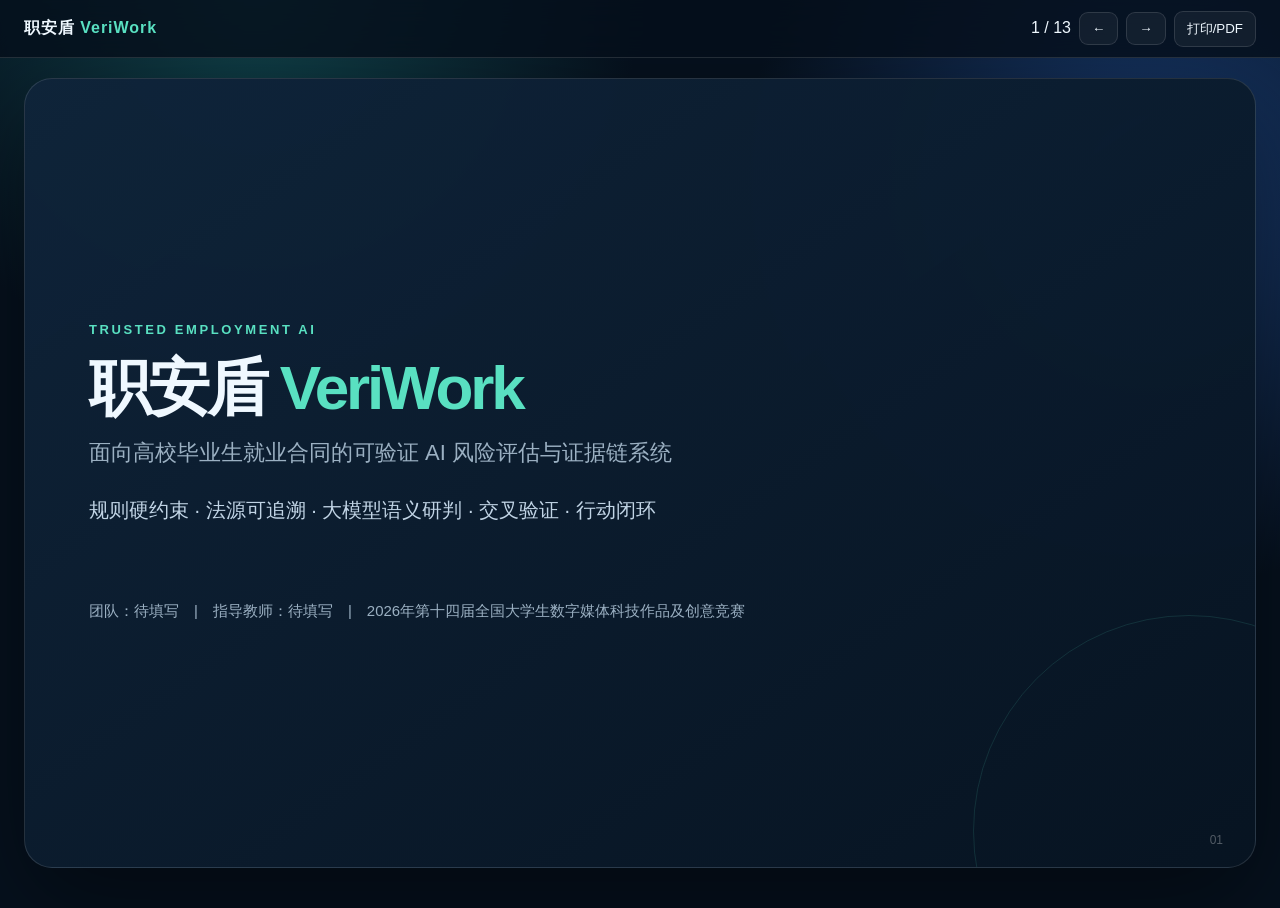
==== presentation.html @ 1a854844 "Initial VeriWork competition release" ====
<!doctype html>
<html lang="zh-CN">
<head>
  <meta charset="utf-8">
  <meta name="viewport" content="width=device-width, initial-scale=1">
  <title>职安盾 VeriWork · 答辩演示</title>
  <style>
    :root { --bg:#06111e; --panel:#0d2034; --text:#eff8ff; --muted:#9bb0c2; --teal:#59e0c1; --blue:#6ba8ff; --amber:#f4bd62; --red:#ff6f85; --line:rgba(255,255,255,.12); }
    * { box-sizing:border-box; }
    body { margin:0; color:var(--text); background:radial-gradient(circle at 20% 0%,#10424a 0,transparent 28%),radial-gradient(circle at 90% 20%,#18396c 0,transparent 30%),var(--bg); font-family:"Microsoft YaHei UI","PingFang SC",sans-serif; }
    .topbar { position:fixed; z-index:10; inset:0 0 auto; display:flex; justify-content:space-between; align-items:center; height:58px; padding:0 24px; background:rgba(5,15,27,.82); backdrop-filter:blur(16px); border-bottom:1px solid var(--line); }
    .brand { font-weight:800; letter-spacing:.06em; }
    .brand span { color:var(--teal); }
    .controls button { margin-left:8px; padding:8px 12px; color:var(--text); background:rgba(255,255,255,.05); border:1px solid var(--line); border-radius:9px; cursor:pointer; }
    .deck { padding:78px 24px 40px; }
    .slide { position:relative; display:none; width:min(1440px,calc(100vw - 48px)); min-height:790px; margin:0 auto; padding:58px 64px; overflow:hidden; border:1px solid var(--line); border-radius:28px; background:linear-gradient(145deg,rgba(15,36,58,.97),rgba(7,20,34,.98)); box-shadow:0 35px 100px rgba(0,0,0,.45); }
    .slide.active { display:flex; flex-direction:column; animation:enter .32s ease; }
    @keyframes enter { from { opacity:0; transform:translateY(12px); } }
    .slide::after { content:""; position:absolute; right:-150px; bottom:-180px; width:430px; height:430px; border:1px solid rgba(89,224,193,.13); border-radius:50%; }
    .kicker { color:var(--teal); font-size:13px; font-weight:800; letter-spacing:.2em; }
    h1 { margin:18px 0 12px; font-size:62px; line-height:1.08; letter-spacing:-.05em; }
    h1 em { color:var(--teal); font-style:normal; }
    h2 { margin:14px 0 24px; font-size:42px; letter-spacing:-.035em; }
    h3 { margin:0 0 10px; font-size:21px; }
    p { margin:0; color:var(--muted); font-size:18px; line-height:1.75; }
    .lead { max-width:960px; font-size:22px; }
    .cover { justify-content:center; }
    .cover .sub { margin-top:20px; color:#c1d4e5; font-size:20px; }
    .cover .team { margin-top:70px; color:var(--muted); font-size:15px; }
    .grid { display:grid; grid-template-columns:repeat(2,1fr); gap:20px; margin-top:12px; }
    .grid.three { grid-template-columns:repeat(3,1fr); }
    .grid.four { grid-template-columns:repeat(4,1fr); }
    .card { padding:24px; border:1px solid var(--line); border-radius:18px; background:rgba(255,255,255,.025); }
    .card strong { display:block; margin-bottom:8px; font-size:20px; }
    .card p { font-size:15px; line-height:1.65; }
    .tag { display:inline-flex; padding:6px 10px; color:#bffbed; background:rgba(89,224,193,.08); border:1px solid rgba(89,224,193,.18); border-radius:99px; font-size:12px; }
    .big-number { color:var(--teal); font-size:42px; font-weight:900; }
    .flow { display:grid; grid-template-columns:repeat(6,1fr); gap:10px; margin-top:30px; }
    .flow div { position:relative; min-height:150px; padding:18px 14px; border:1px solid var(--line); border-radius:16px; background:rgba(255,255,255,.025); }
    .flow b { color:var(--teal); font-size:12px; }
    .flow strong { display:block; margin:12px 0 8px; font-size:18px; }
    .flow span { color:var(--muted); font-size:13px; line-height:1.55; }
    .bullets { display:grid; gap:14px; margin-top:16px; }
    .bullet { display:grid; grid-template-columns:38px 1fr; gap:14px; align-items:start; padding:17px 19px; border:1px solid var(--line); border-radius:15px; background:rgba(255,255,255,.022); }
    .bullet b { display:grid; place-items:center; width:34px; height:34px; color:#03201a; background:var(--teal); border-radius:10px; }
    .bullet strong { display:block; margin-bottom:5px; font-size:18px; }
    .bullet p { font-size:14px; }
    .metric-row { display:grid; grid-template-columns:repeat(3,1fr); gap:18px; margin:22px 0; }
    .metric { padding:25px; border-radius:18px; background:linear-gradient(145deg,rgba(89,224,193,.08),rgba(255,255,255,.02)); border:1px solid rgba(89,224,193,.17); }
    .metric strong { display:block; color:var(--teal); font-size:44px; }
    .metric span { color:var(--muted); font-size:14px; }
    .note { margin-top:auto; padding:15px 18px; color:#d2c08f; background:rgba(244,189,98,.07); border:1px solid rgba(244,189,98,.17); border-radius:13px; font-size:14px; line-height:1.65; }
    .footer { position:absolute; right:32px; bottom:20px; color:rgba(255,255,255,.3); font-size:12px; }
    .two-col { display:grid; grid-template-columns:1.05fr .95fr; gap:28px; align-items:center; }
    .quote { padding:30px; border-left:4px solid var(--teal); background:rgba(89,224,193,.045); font-size:26px; line-height:1.55; }
    .status { display:inline-block; padding:5px 9px; border-radius:8px; font-size:12px; }
    .done { color:#9ff7c4; background:rgba(114,227,158,.08); }
    .todo { color:#ffd996; background:rgba(244,189,98,.08); }
    @media print {
      @page { size:A4 landscape; margin:0; }
      .topbar { display:none; }
      .deck { padding:0; }
      .slide { display:flex !important; width:100%; min-height:100vh; page-break-after:always; border:0; border-radius:0; box-shadow:none; }
      .slide:last-child { page-break-after:auto; }
    }
    @media(max-width:1100px) { .grid,.grid.three,.grid.four,.metric-row,.two-col { grid-template-columns:1fr; } .flow { grid-template-columns:repeat(2,1fr); } .slide { min-height:auto; padding:36px; } h1 { font-size:46px; } h2 { font-size:34px; } }
  </style>
</head>
<body>
  <div class="topbar">
    <div class="brand">职安盾 <span>VeriWork</span></div>
    <div class="controls"><span id="pageCounter">1 / 13</span><button id="prev">←</button><button id="next">→</button><button onclick="window.print()">打印/PDF</button></div>
  </div>
  <main class="deck">
    <section class="slide active cover">
      <span class="kicker">TRUSTED EMPLOYMENT AI</span>
      <h1>职安盾 <em>VeriWork</em></h1>
      <p class="lead">面向高校毕业生就业合同的可验证 AI 风险评估与证据链系统</p>
      <p class="sub">规则硬约束 · 法源可追溯 · 大模型语义研判 · 交叉验证 · 行动闭环</p>
      <p class="team">团队：待填写　|　指导教师：待填写　|　2026年第十四届全国大学生数字媒体科技作品及创意竞赛</p>
      <div class="footer">01</div>
    </section>

    <section class="slide">
      <span class="kicker">01 · 问题</span>
      <h2>不是“看不懂合同”，而是风险判断不可信、行动不闭环</h2>
      <div class="grid four">
        <div class="card"><strong>用户缺少法律知识</strong><p>应届生难以及时识别试用期、社保、收费、竞业和离职条款中的风险。</p></div>
        <div class="card"><strong>通用模型会编造</strong><p>答案看似专业，却可能引用错误法条，甚至把合法条款判成违法。</p></div>
        <div class="card"><strong>知道风险也无法行动</strong><p>用户仍不知道应该保存什么证据、如何沟通、向哪里提交材料。</p></div>
        <div class="card"><strong>高后果却无法量化</strong><p>现有工具极少公开风险召回率、错误引用率和确定性失败案例。</p></div>
      </div>
      <div class="quote" style="margin-top:30px">目标：让 AI 不只多回答一个法律问题，而是在高风险场景里说清依据、承认不确定、给出行动。</div>
      <div class="footer">02</div>
    </section>

    <section class="slide">
      <span class="kicker">02 · 问题分析</span>
      <h2>通用大模型为什么不能直接用于就业合同研判</h2>
      <div class="two-col">
        <div class="bullets">
          <div class="bullet"><b>1</b><div><strong>没有硬约束</strong><p>模型自由生成结论，无法保证试用期、社保、收费等硬性规则始终正确。</p></div></div>
          <div class="bullet"><b>2</b><div><strong>没有可追溯证据</strong><p>结论可能没有原文定位，也可能引用失效或不适用的法条。</p></div></div>
          <div class="bullet"><b>3</b><div><strong>不会主动拒答</strong><p>信息不足时仍倾向输出完整答案，容易形成“确定但错误”的高风险结论。</p></div></div>
          <div class="bullet"><b>4</b><div><strong>无法闭环</strong><p>回答停留在文本，不能继续生成证据清单和办理路径。</p></div></div>
        </div>
        <div class="card" style="padding:34px">
          <span class="tag">核心判断</span>
          <h3 style="margin-top:22px;font-size:30px">在高后果场景里，<br>“会回答”不等于“可信任”。</h3>
          <p style="margin-top:18px">职安盾的研究对象不是法律问答，而是大模型在高风险垂直场景中的可信决策机制。</p>
        </div>
      </div>
      <div class="footer">03</div>
    </section>

    <section class="slide">
      <span class="kicker">03 · 解决方案</span>
      <h2>六层可信研判链</h2>
      <div class="flow">
        <div><b>01</b><strong>输入层</strong><span>合同、Offer、实习协议、聊天和工资记录</span></div>
        <div><b>02</b><strong>抽取层</strong><span>文本切分、关键事实抽取和结构化</span></div>
        <div><b>03</b><strong>知识层</strong><span>公开法源、地方政策和版本追踪</span></div>
        <div><b>04</b><strong>决策层</strong><span>确定性规则 + 语义模型 + 大模型</span></div>
        <div><b>05</b><strong>校验层</strong><span>引用核查、冲突检测、拒答和人工复核</span></div>
        <div><b>06</b><strong>行动层</strong><span>证据计划、沟通问题和材料草稿</span></div>
      </div>
      <div class="note">模型只负责解释和长尾语义识别，不能修改硬规则、风险等级或新增法源。</div>
      <div class="footer">04</div>
    </section>

    <section class="slide">
      <span class="kicker">04 · 产品</span>
      <h2>从“风险提示”走到“证据与行动”</h2>
      <div class="grid three">
        <div class="card"><strong>合同研判</strong><p>输出风险分、风险清单、原文片段、法源依据、置信度和行动建议。</p></div>
        <div class="card"><strong>可信轨迹</strong><p>展示规则执行、法源检索、模型解释和拒答过程，支持逐条复核。</p></div>
        <div class="card"><strong>证据与材料</strong><p>生成证据清单、事件时间线、HR沟通问题和投诉/仲裁材料草稿。</p></div>
      </div>
      <div class="quote" style="margin-top:34px">现场演示：载入“新媒体运营劳动合同” → 运行研判 → 查看高频风险 → 加入证据链 → 运行可信评测。</div>
      <div class="footer">05</div>
    </section>

    <section class="slide">
      <span class="kicker">05 · 创新一</span>
      <h2>规则拥有硬约束权，模型只拥有解释权</h2>
      <div class="grid">
        <div class="card"><span class="tag">规则引擎</span><h3 style="margin-top:18px">确定性判断</h3><p>处理试用期期限、社保、押金、培训贷、加班费、竞业限制等规则明确的事项。</p></div>
        <div class="card"><span class="tag">可信边界</span><h3 style="margin-top:18px">异常与否定语义</h3><p>识别“不收取押金”“不低于80%”“三年以上合同六个月试用期”等安全例外。</p></div>
      </div>
      <div class="note">这是与普通 RAG 问答最本质的差异：模型的输出不能覆盖程序的硬规则。</div>
      <div class="footer">06</div>
    </section>

    <section class="slide">
      <span class="kicker">06 · 创新二</span>
      <h2>证据不足时，系统必须停止“自信地胡说”</h2>
      <div class="grid">
        <div class="card"><strong>每项结论都绑定原文</strong><p>风险卡可查看条款片段、风险原因、适用法源和后续行动。</p></div>
        <div class="card"><strong>每个结论都附带法源</strong><p>规则关联核心法源，条款关键词再进行本地检索排序。</p></div>
        <div class="card"><strong>信息不足进入待核实</strong><p>实习、兼职、项目合作、关键条款缺失等情况不输出确定回答。</p></div>
        <div class="card"><strong>保留失败案例</strong><p>错误不隐藏，进入评测报告和下一轮规则/模型迭代。</p></div>
      </div>
      <div class="footer">07</div>
    </section>

    <section class="slide">
      <span class="kicker">07 · 评测方法</span>
      <h2>把“看起来能用”变成可复现实验</h2>
      <div class="grid three">
        <div class="card"><strong>80条开发回归集</strong><p>覆盖13类风险、安全对照和待核实场景，用于规则开发和功能回归。</p></div>
        <div class="card"><strong>32条早期留出集</strong><p>暴露关键词规则在“工装费、毕业证、技能贷款”等新表述上的泛化问题。</p></div>
        <div class="card"><strong>40条冻结留出集</strong><p>规则开发完成后创建，不再针对结果调参，用于报告真实泛化差距。</p></div>
      </div>
      <div class="note">所有合成数据均标注来源属性、难度、期望风险和是否应当拒答；不含真实个人信息。</div>
      <div class="footer">08</div>
    </section>

    <section class="slide">
      <span class="kicker">08 · 当前结果</span>
      <h2>开发回归稳定，冻结留出集揭示模型层必要性</h2>
      <div class="metric-row">
        <div class="metric"><strong>99.1%</strong><span>80条开发回归 F1</span></div>
        <div class="metric"><strong>100%</strong><span>32条早期留出集 F1（已参与一次规则强化）</span></div>
        <div class="metric" style="border-color:rgba(244,189,98,.2)"><strong style="color:var(--amber)">42.4%</strong><span>40条冻结留出集：纯规则+语义回退链 F1</span></div>
      </div>
      <div class="grid">
        <div class="card"><strong>诚实结论</strong><p>固定规则对已覆盖表达准确，但对开放语言的长尾表述召回不足。</p></div>
        <div class="card"><strong>已完成双模型公平对照</strong><p>DeepSeek-Flash：F1 98.1%，法源覆盖从0提升到100%；DeepSeek-V4-Pro：32条成功样本F1 96.2%，其余因账户余额限制未完成。</p></div>
      </div>
      <div class="note">冻结留出集只在创建后运行一次，未根据其结果继续修改规则；该低召回率被保留作为系统的真实边界证据。</div>
      <div class="footer">09</div>
    </section>

    <section class="slide">
      <span class="kicker">09 · 对照实验</span>
      <h2>省赛前要完成的正式实验</h2>
      <div class="grid">
        <div class="card"><span class="status todo">待完成</span><h3 style="margin-top:14px">多模型对照</h3><p>选择两个通用模型与职安盾混合链比较风险召回、错误引用、拒答和时延。</p></div>
        <div class="card"><span class="status todo">待完成</span><h3 style="margin-top:14px">用户测试</h3><p>招募不少于20名高校学生，比较使用系统前后的风险识别和材料整理效率。</p></div>
        <div class="card"><span class="status todo">待完成</span><h3 style="margin-top:14px">外部抽样复核</h3><p>邀请法律实务人员抽样复核规则、标签和引用，不夸大专家背书范围。</p></div>
        <div class="card"><span class="status done">已准备好</span><h3 style="margin-top:14px">实验工具</h3><p>数据集生成、规则评测、LLM对照、政策包校验和结果汇总脚本均已放入项目。</p></div>
      </div>
      <div class="footer">10</div>
    </section>

    <section class="slide">
      <span class="kicker">10 · 社会价值</span>
      <h2>面向真实就业场景，可嵌入高校就业服务</h2>
      <div class="grid three">
        <div class="card"><strong>就业指导中心</strong><p>作为合同风险自查、就业权益教育和典型案例分析的辅助工具。</p></div>
        <div class="card"><strong>实习与兼职场景</strong><p>覆盖毕业生实习、兼职、灵活用工等高风险但规则复杂的场景。</p></div>
        <div class="card"><strong>区域政策扩展</strong><p>采用“全国规则 + 地方政策包”，动态标准必须核验来源和生效日期。</p></div>
      </div>
      <div class="quote" style="margin-top:34px">产品定位是普法、风险提示和材料整理工具，不替代律师、仲裁机构或人社部门作最终判断。</div>
      <div class="footer">11</div>
    </section>

    <section class="slide">
      <span class="kicker">11 · 交付与边界</span>
      <h2>已经具备省赛原型，仍需补齐真实证据</h2>
      <div class="grid">
        <div class="card"><span class="status done">已完成</span><h3 style="margin-top:14px">可运行系统</h3><p>前端演示、规则/语义链、法源检索、证据链、评测中心和可选大模型接口。</p></div>
        <div class="card"><span class="status done">已完成</span><h3 style="margin-top:14px">可复现实验</h3><p>80条开发回归、32条早期留出、40条冻结留出和对比看板。</p></div>
        <div class="card"><span class="status todo">提交前完成</span><h3 style="margin-top:14px">外部效度</h3><p>补充真实匿名案例、用户测试和多模型对照，避免过度依赖合成数据。</p></div>
        <div class="card"><span class="status todo">提交前完成</span><h3 style="margin-top:14px">地方政策核验</h3><p>为北京、上海、广东填入带来源、生效日期和核验人的正式政策数据。</p></div>
      </div>
      <div class="footer">12</div>
    </section>

    <section class="slide cover">
      <span class="kicker">THANK YOU</span>
      <h1>让高风险场景中的 AI<br><em>有依据、可验证、能行动</em></h1>
      <p class="lead">职安盾 VeriWork · 可信就业风险决策系统</p>
      <p class="team">答辩团队：待填写　|　联系方式：待填写</p>
      <div class="footer">13</div>
    </section>
  </main>
  <script>
    const slides = [...document.querySelectorAll('.slide')];
    let index = 0;
    function show(next) {
      index = Math.max(0, Math.min(slides.length - 1, next));
      slides.forEach((slide, i) => slide.classList.toggle('active', i === index));
      document.getElementById('pageCounter').textContent = `${index + 1} / ${slides.length}`;
      slides[index].scrollIntoView({ behavior: 'smooth', block: 'start' });
    }
    document.getElementById('prev').onclick = () => show(index - 1);
    document.getElementById('next').onclick = () => show(index + 1);
    document.addEventListener('keydown', (event) => {
      if (['ArrowRight', 'ArrowDown', 'PageDown', ' '].includes(event.key)) show(index + 1);
      if (['ArrowLeft', 'ArrowUp', 'PageUp'].includes(event.key)) show(index - 1);
      if (event.key === 'Home') show(0);
      if (event.key === 'End') show(slides.length - 1);
    });
  </script>
</body>
</html>
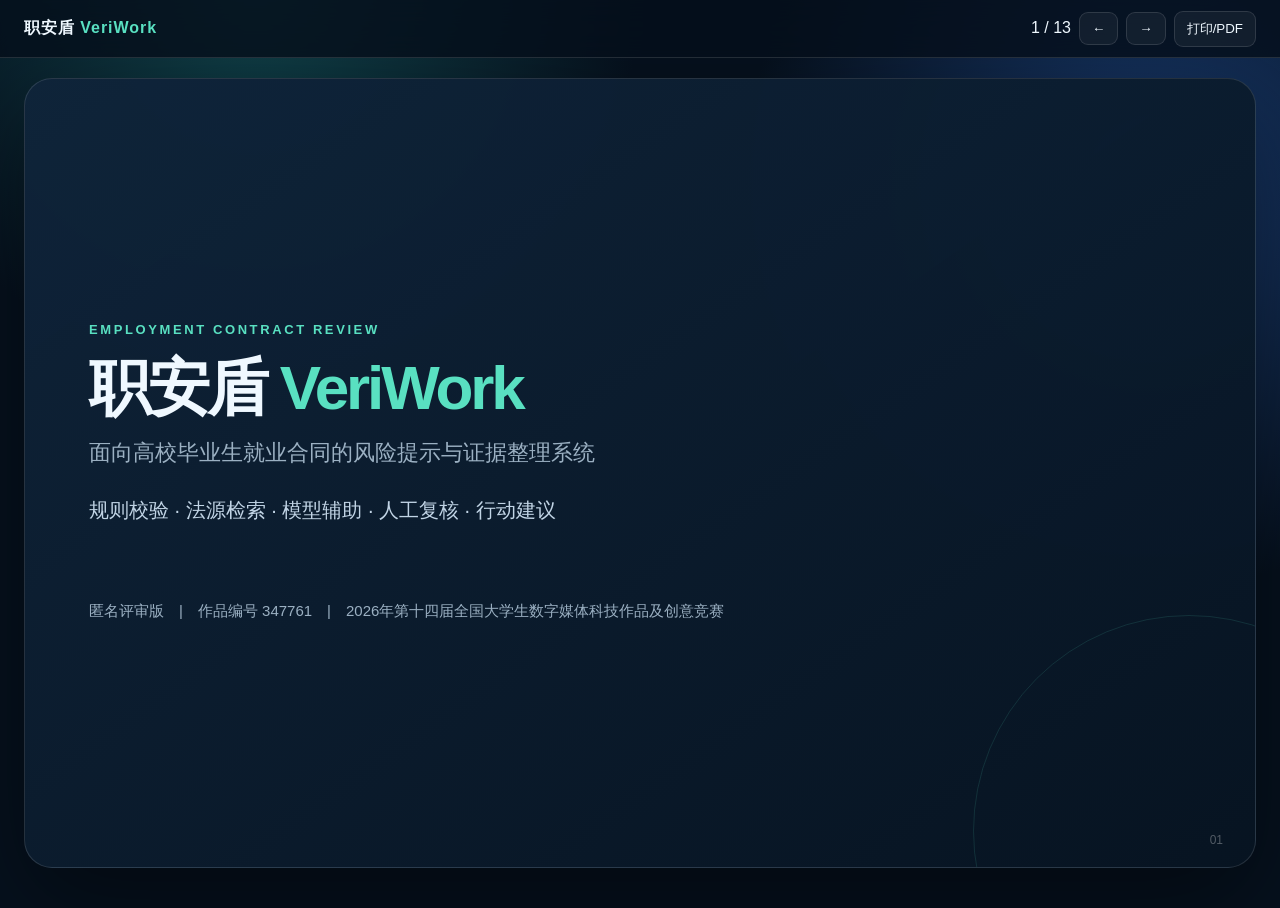
==== commit 4b6dea53: "Complete presentation and expose it through static allowlist" ====
--- a/presentation.html
+++ b/presentation.html
@@ -26,6 +26,7 @@
     .lead { max-width:960px; font-size:22px; }
     .cover { justify-content:center; }
     .cover .sub { margin-top:20px; color:#c1d4e5; font-size:20px; }
+    .cover-logo { width: 250px; height: auto; margin-bottom: 24px; }
     .cover .team { margin-top:70px; color:var(--muted); font-size:15px; }
     .grid { display:grid; grid-template-columns:repeat(2,1fr); gap:20px; margin-top:12px; }
     .grid.three { grid-template-columns:repeat(3,1fr); }
@@ -73,17 +74,17 @@
   </div>
   <main class="deck">
     <section class="slide active cover">
-      <span class="kicker">TRUSTED EMPLOYMENT AI</span>
+      <span class="kicker">EMPLOYMENT CONTRACT REVIEW</span>
       <h1>职安盾 <em>VeriWork</em></h1>
-      <p class="lead">面向高校毕业生就业合同的可验证 AI 风险评估与证据链系统</p>
-      <p class="sub">规则硬约束 · 法源可追溯 · 大模型语义研判 · 交叉验证 · 行动闭环</p>
-      <p class="team">团队：待填写　|　指导教师：待填写　|　2026年第十四届全国大学生数字媒体科技作品及创意竞赛</p>
+      <p class="lead">面向高校毕业生就业合同的风险提示与证据整理系统</p>
+      <p class="sub">规则校验 · 法源检索 · 模型辅助 · 人工复核 · 行动建议</p>
+      <p class="team">匿名评审版　|　作品编号 347761　|　2026年第十四届全国大学生数字媒体科技作品及创意竞赛</p>
       <div class="footer">01</div>
     </section>
 
     <section class="slide">
       <span class="kicker">01 · 问题</span>
-      <h2>不是“看不懂合同”，而是风险判断不可信、行动不闭环</h2>
+      <h2>不是“看不懂合同”，而是风险判断缺少依据，发现风险后也不知道下一步做什么</h2>
       <div class="grid four">
         <div class="card"><strong>用户缺少法律知识</strong><p>应届生难以及时识别试用期、社保、收费、竞业和离职条款中的风险。</p></div>
         <div class="card"><strong>通用模型会编造</strong><p>答案看似专业，却可能引用错误法条，甚至把合法条款判成违法。</p></div>
@@ -165,7 +166,7 @@
 
     <section class="slide">
       <span class="kicker">07 · 评测方法</span>
-      <h2>把“看起来能用”变成可复现实验</h2>
+      <h2>把“演示效果”变成可复查结果</h2>
       <div class="grid three">
         <div class="card"><strong>80条开发回归集</strong><p>覆盖13类风险、安全对照和待核实场景，用于规则开发和功能回归。</p></div>
         <div class="card"><strong>32条早期留出集</strong><p>暴露关键词规则在“工装费、毕业证、技能贷款”等新表述上的泛化问题。</p></div>
@@ -177,7 +178,7 @@
 
     <section class="slide">
       <span class="kicker">08 · 当前结果</span>
-      <h2>开发回归稳定，冻结留出集揭示模型层必要性</h2>
+      <h2>开发集结果稳定，冻结留出集揭示了规则边界</h2>
       <div class="metric-row">
         <div class="metric"><strong>99.1%</strong><span>80条开发回归 F1</span></div>
         <div class="metric"><strong>100%</strong><span>32条早期留出集 F1（已参与一次规则强化）</span></div>
@@ -185,19 +186,19 @@
       </div>
       <div class="grid">
         <div class="card"><strong>诚实结论</strong><p>固定规则对已覆盖表达准确，但对开放语言的长尾表述召回不足。</p></div>
-        <div class="card"><strong>已完成双模型公平对照</strong><p>DeepSeek-Flash：F1 98.1%，法源覆盖从0提升到100%；DeepSeek-V4-Pro：32条成功样本F1 96.2%，其余因账户余额限制未完成。</p></div>
+        <div class="card"><strong>已完成双模型公平对照</strong><p>DeepSeek-Flash：40条全部完成，F1 98.1%，法源覆盖从0提升到100%；DeepSeek-V4-Pro：40条全部完成，F1 96.3%，法源覆盖从0提升到100%。</p></div>
       </div>
       <div class="note">冻结留出集只在创建后运行一次，未根据其结果继续修改规则；该低召回率被保留作为系统的真实边界证据。</div>
       <div class="footer">09</div>
     </section>
 
     <section class="slide">
-      <span class="kicker">09 · 对照实验</span>
-      <h2>省赛前要完成的正式实验</h2>
-      <div class="grid">
-        <div class="card"><span class="status todo">待完成</span><h3 style="margin-top:14px">多模型对照</h3><p>选择两个通用模型与职安盾混合链比较风险召回、错误引用、拒答和时延。</p></div>
-        <div class="card"><span class="status todo">待完成</span><h3 style="margin-top:14px">用户测试</h3><p>招募不少于20名高校学生，比较使用系统前后的风险识别和材料整理效率。</p></div>
-        <div class="card"><span class="status todo">待完成</span><h3 style="margin-top:14px">外部抽样复核</h3><p>邀请法律实务人员抽样复核规则、标签和引用，不夸大专家背书范围。</p></div>
+      <span class="kicker">09 · 验证状态</span>
+      <h2>双模型对照已完成，用户测试与外部复核仍需继续</h2>
+      <div class="grid">
+        <div class="card"><span class="status done">已完成</span><h3 style="margin-top:14px">多模型对照</h3><p>DeepSeek-Flash 与 DeepSeek-V4-Pro 各完成40条冻结样例，请求失败数为0。</p></div>
+        <div class="card"><span class="status todo">待汇总</span><h3 style="margin-top:14px">用户测试</h3><p>匿名问卷、观察表和记录模板已准备，实际用户结果仍需汇总，不提前写成已完成。</p></div>
+        <div class="card"><span class="status todo">待复核</span><h3 style="margin-top:14px">外部抽样复核</h3><p>40条复核表和填写说明已准备，仍需实际复核人填写身份、意见和日期。</p></div>
         <div class="card"><span class="status done">已准备好</span><h3 style="margin-top:14px">实验工具</h3><p>数据集生成、规则评测、LLM对照、政策包校验和结果汇总脚本均已放入项目。</p></div>
       </div>
       <div class="footer">10</div>
@@ -217,21 +218,21 @@
 
     <section class="slide">
       <span class="kicker">11 · 交付与边界</span>
-      <h2>已经具备省赛原型，仍需补齐真实证据</h2>
+      <h2>原型与实验已完成，真实场景验证仍需继续</h2>
       <div class="grid">
         <div class="card"><span class="status done">已完成</span><h3 style="margin-top:14px">可运行系统</h3><p>前端演示、规则/语义链、法源检索、证据链、评测中心和可选大模型接口。</p></div>
         <div class="card"><span class="status done">已完成</span><h3 style="margin-top:14px">可复现实验</h3><p>80条开发回归、32条早期留出、40条冻结留出和对比看板。</p></div>
-        <div class="card"><span class="status todo">提交前完成</span><h3 style="margin-top:14px">外部效度</h3><p>补充真实匿名案例、用户测试和多模型对照，避免过度依赖合成数据。</p></div>
-        <div class="card"><span class="status todo">提交前完成</span><h3 style="margin-top:14px">地方政策核验</h3><p>为北京、上海、广东填入带来源、生效日期和核验人的正式政策数据。</p></div>
+        <div class="card"><span class="status todo">待补充</span><h3 style="margin-top:14px">外部效度</h3><p>真实匿名案例、用户测试和外部复核仍需继续补充，避免把合成数据当成真实准确率。</p></div>
+        <div class="card"><span class="status done">已建立</span><h3 style="margin-top:14px">地方政策包</h3><p>已覆盖12个地区；北京、上海、广东、深圳、重庆已完成官方来源核验，其余标记待属地复核。</p></div>
       </div>
       <div class="footer">12</div>
     </section>
 
     <section class="slide cover">
       <span class="kicker">THANK YOU</span>
-      <h1>让高风险场景中的 AI<br><em>有依据、可验证、能行动</em></h1>
-      <p class="lead">职安盾 VeriWork · 可信就业风险决策系统</p>
-      <p class="team">答辩团队：待填写　|　联系方式：待填写</p>
+      <h1>让每一条风险结论<br><em>有原文、有依据、有下一步</em></h1>
+      <p class="lead">职安盾 VeriWork · 就业合同风险提示与证据整理系统</p>
+      <p class="team">匿名评审版　|　作品编号 347761</p>
       <div class="footer">13</div>
     </section>
   </main>
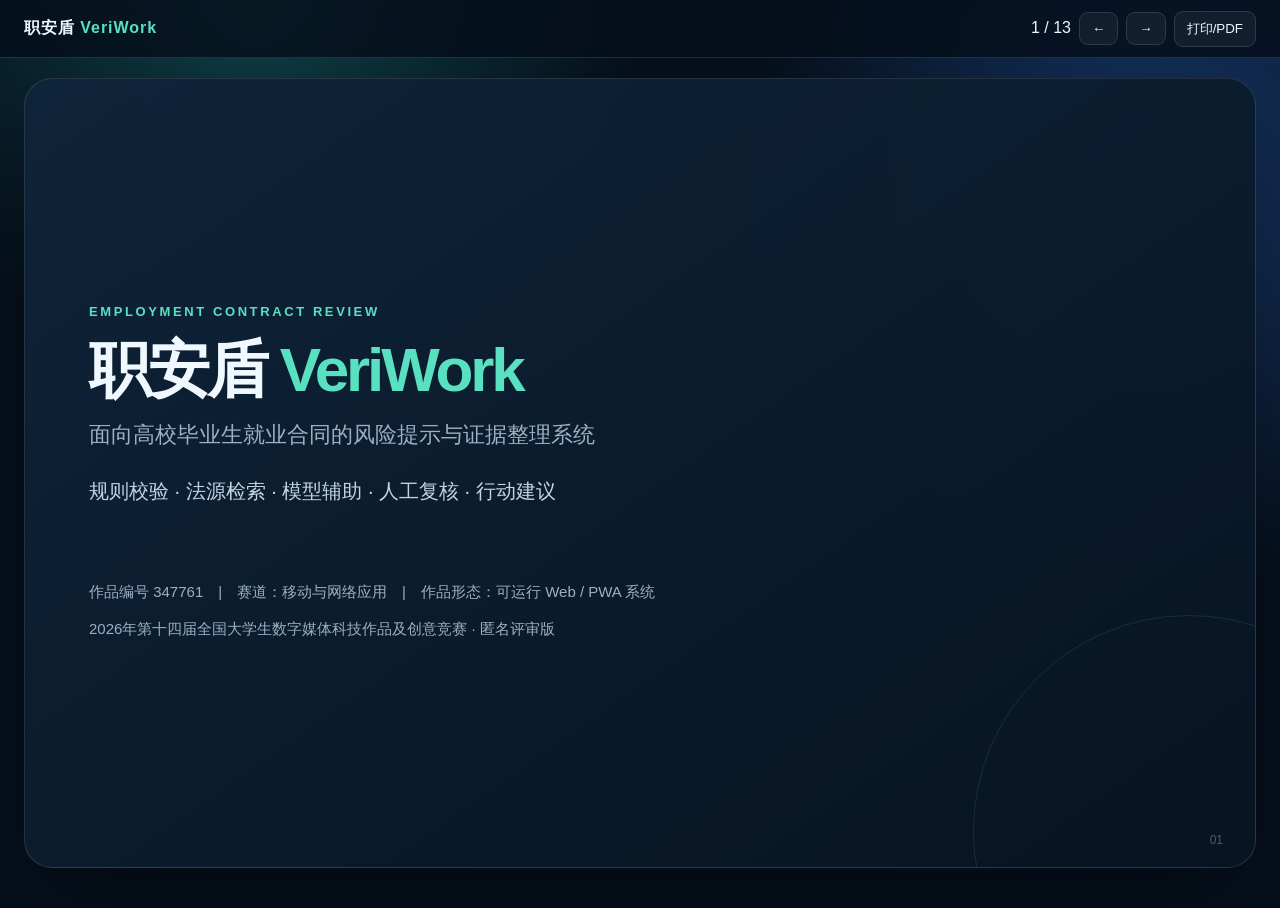
==== commit 670bdddf: "Harden same-origin API settings and complete presentation metadata" ====
--- a/presentation.html
+++ b/presentation.html
@@ -4,6 +4,7 @@
   <meta charset="utf-8">
   <meta name="viewport" content="width=device-width, initial-scale=1">
   <title>职安盾 VeriWork · 答辩演示</title>
+  <meta name="description" content="职安盾 VeriWork，面向高校毕业生就业合同的风险提示与证据整理系统。">
   <style>
     :root { --bg:#06111e; --panel:#0d2034; --text:#eff8ff; --muted:#9bb0c2; --teal:#59e0c1; --blue:#6ba8ff; --amber:#f4bd62; --red:#ff6f85; --line:rgba(255,255,255,.12); }
     * { box-sizing:border-box; }
@@ -78,7 +79,8 @@
       <h1>职安盾 <em>VeriWork</em></h1>
       <p class="lead">面向高校毕业生就业合同的风险提示与证据整理系统</p>
       <p class="sub">规则校验 · 法源检索 · 模型辅助 · 人工复核 · 行动建议</p>
-      <p class="team">匿名评审版　|　作品编号 347761　|　2026年第十四届全国大学生数字媒体科技作品及创意竞赛</p>
+      <p class="team">作品编号 347761　|　赛道：移动与网络应用　|　作品形态：可运行 Web / PWA 系统</p>
+      <p class="team" style="margin-top:10px">2026年第十四届全国大学生数字媒体科技作品及创意竞赛 · 匿名评审版</p>
       <div class="footer">01</div>
     </section>
 
@@ -232,7 +234,7 @@
       <span class="kicker">THANK YOU</span>
       <h1>让每一条风险结论<br><em>有原文、有依据、有下一步</em></h1>
       <p class="lead">职安盾 VeriWork · 就业合同风险提示与证据整理系统</p>
-      <p class="team">匿名评审版　|　作品编号 347761</p>
+      <p class="team">作品编号 347761　|　赛道：移动与网络应用　|　匿名评审版</p>
       <div class="footer">13</div>
     </section>
   </main>
